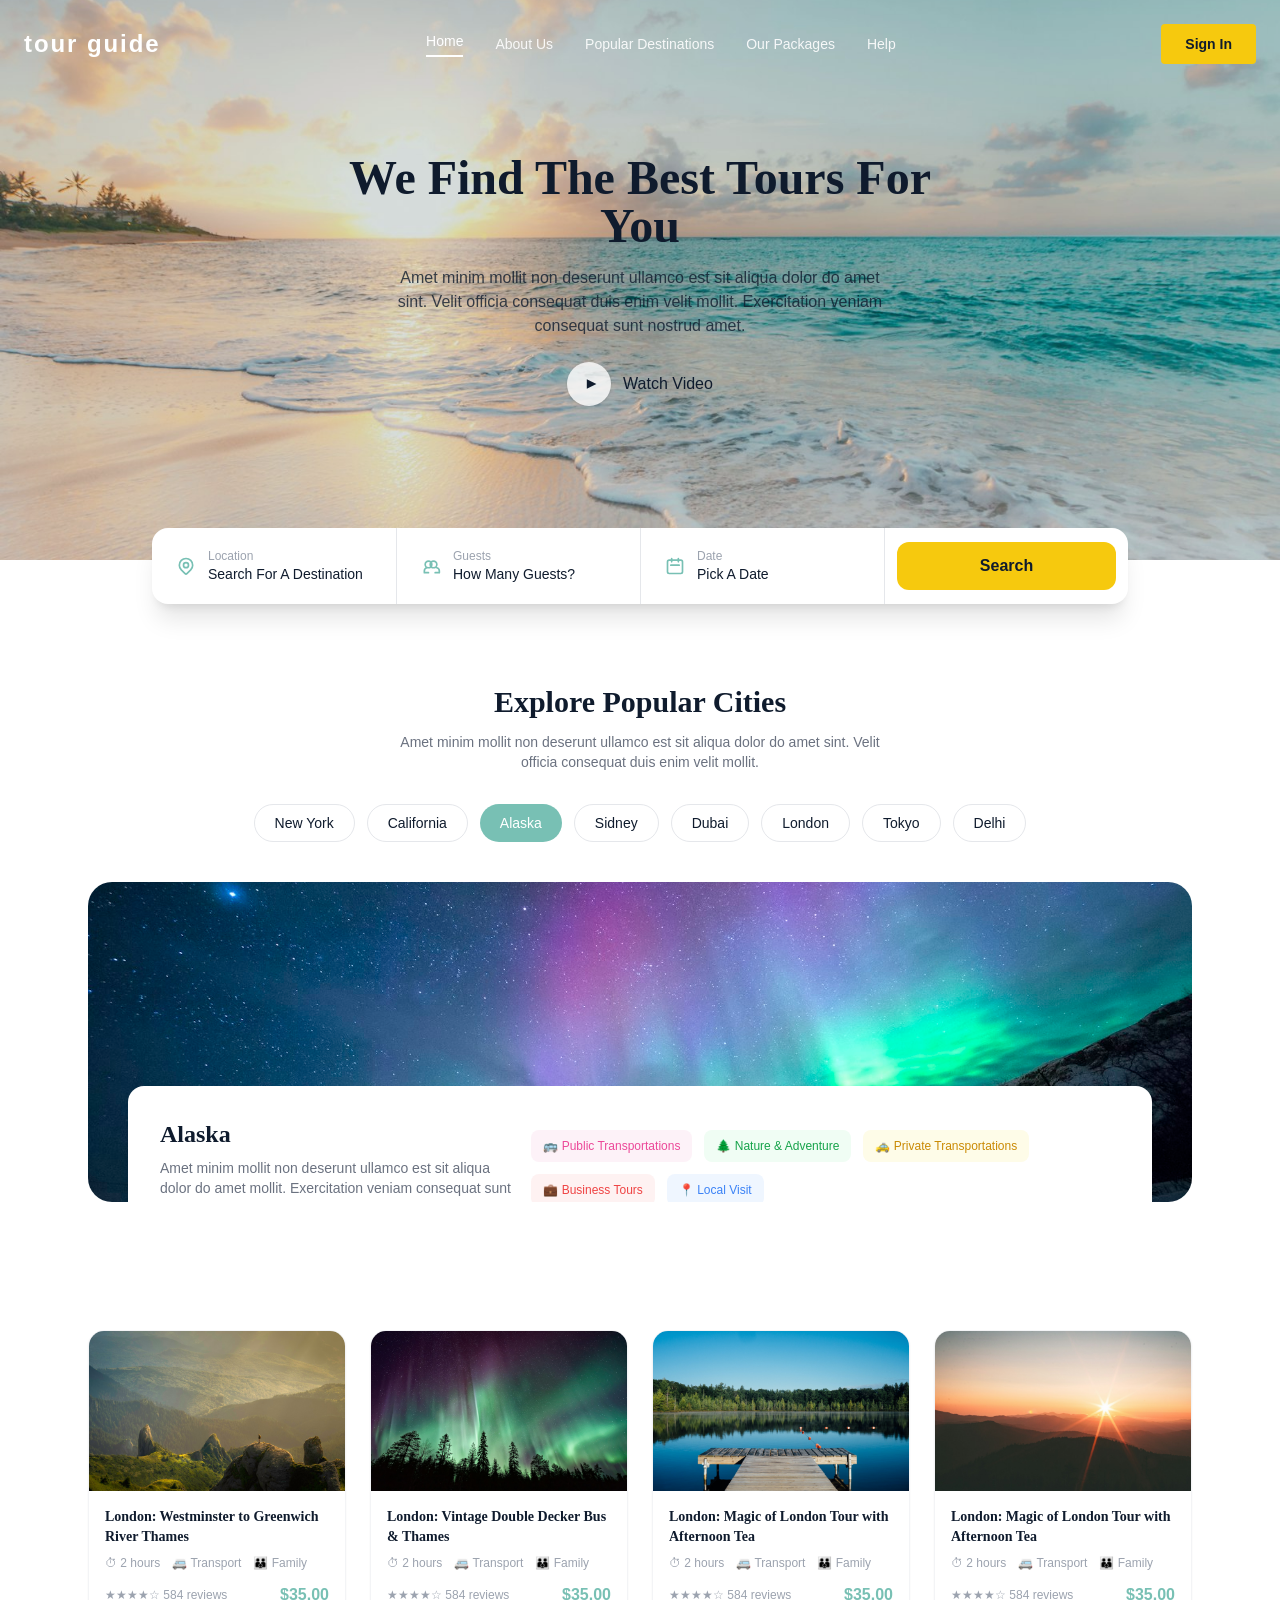
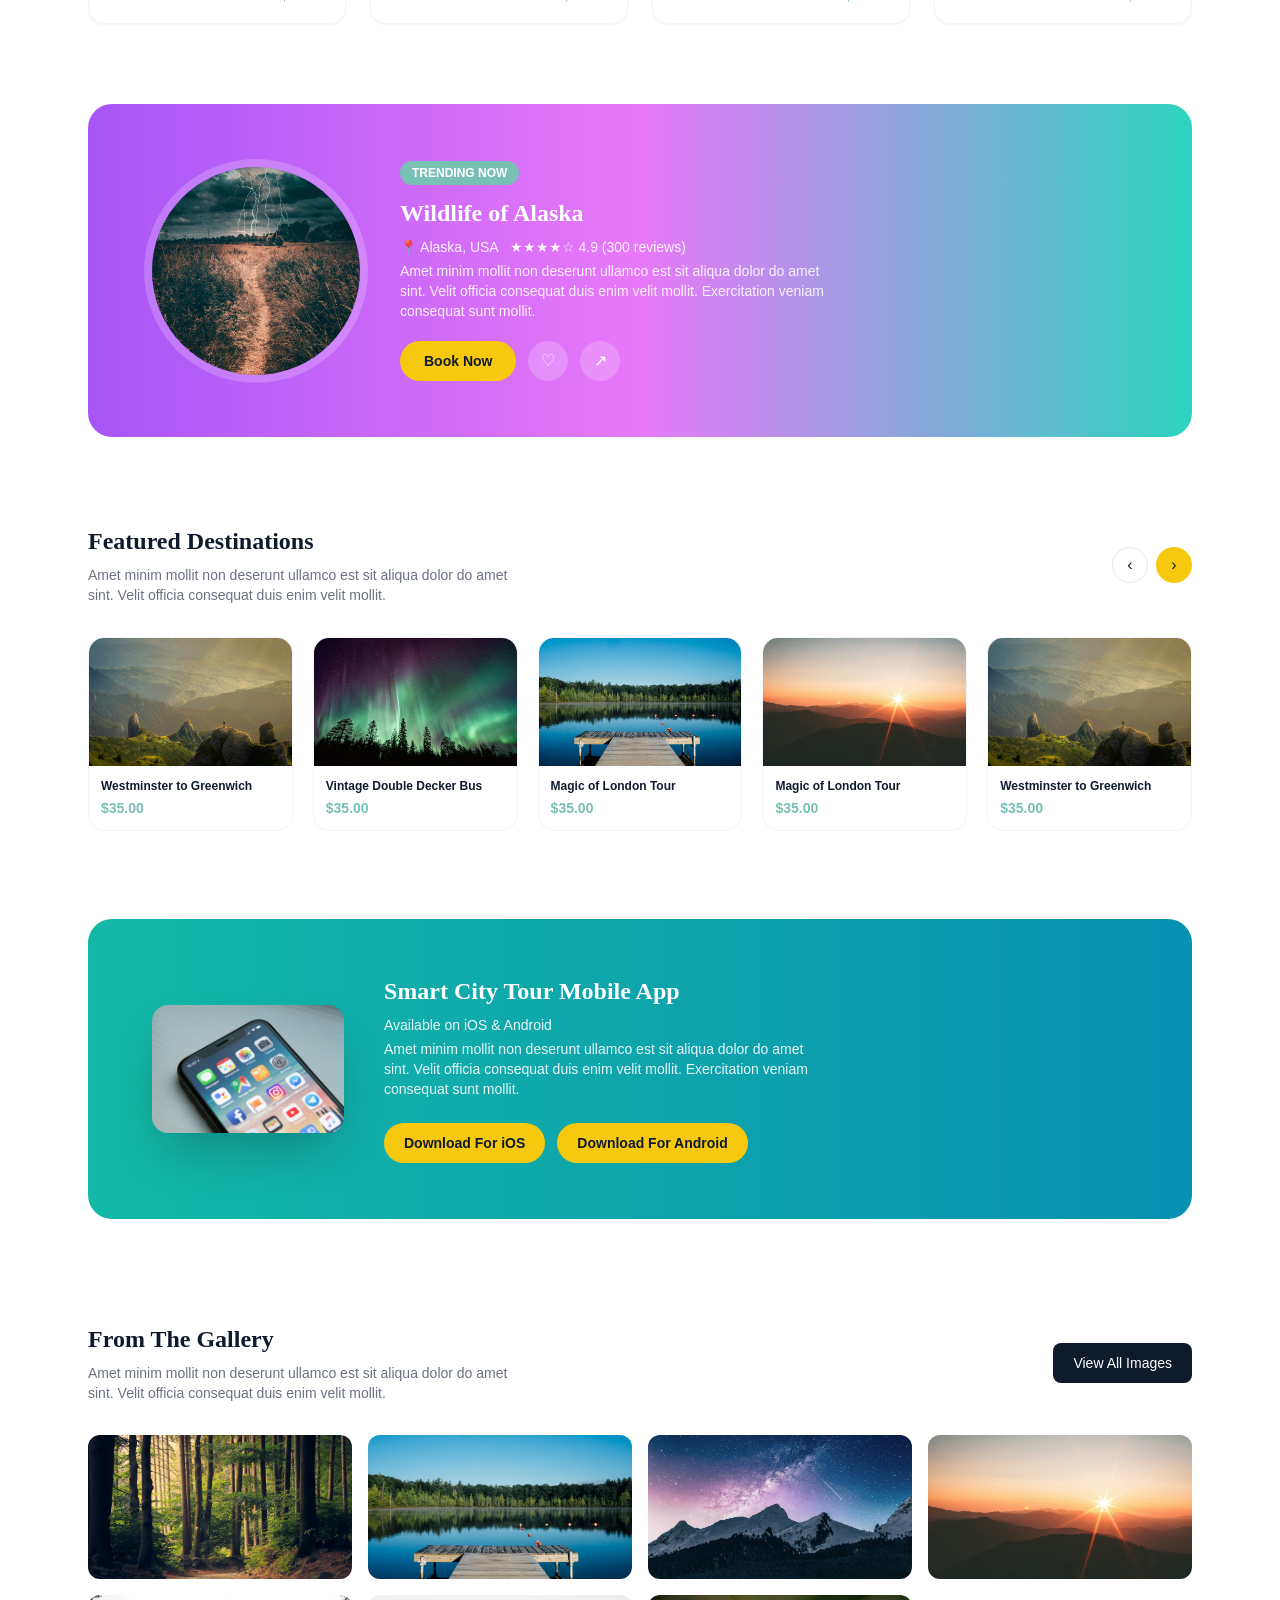
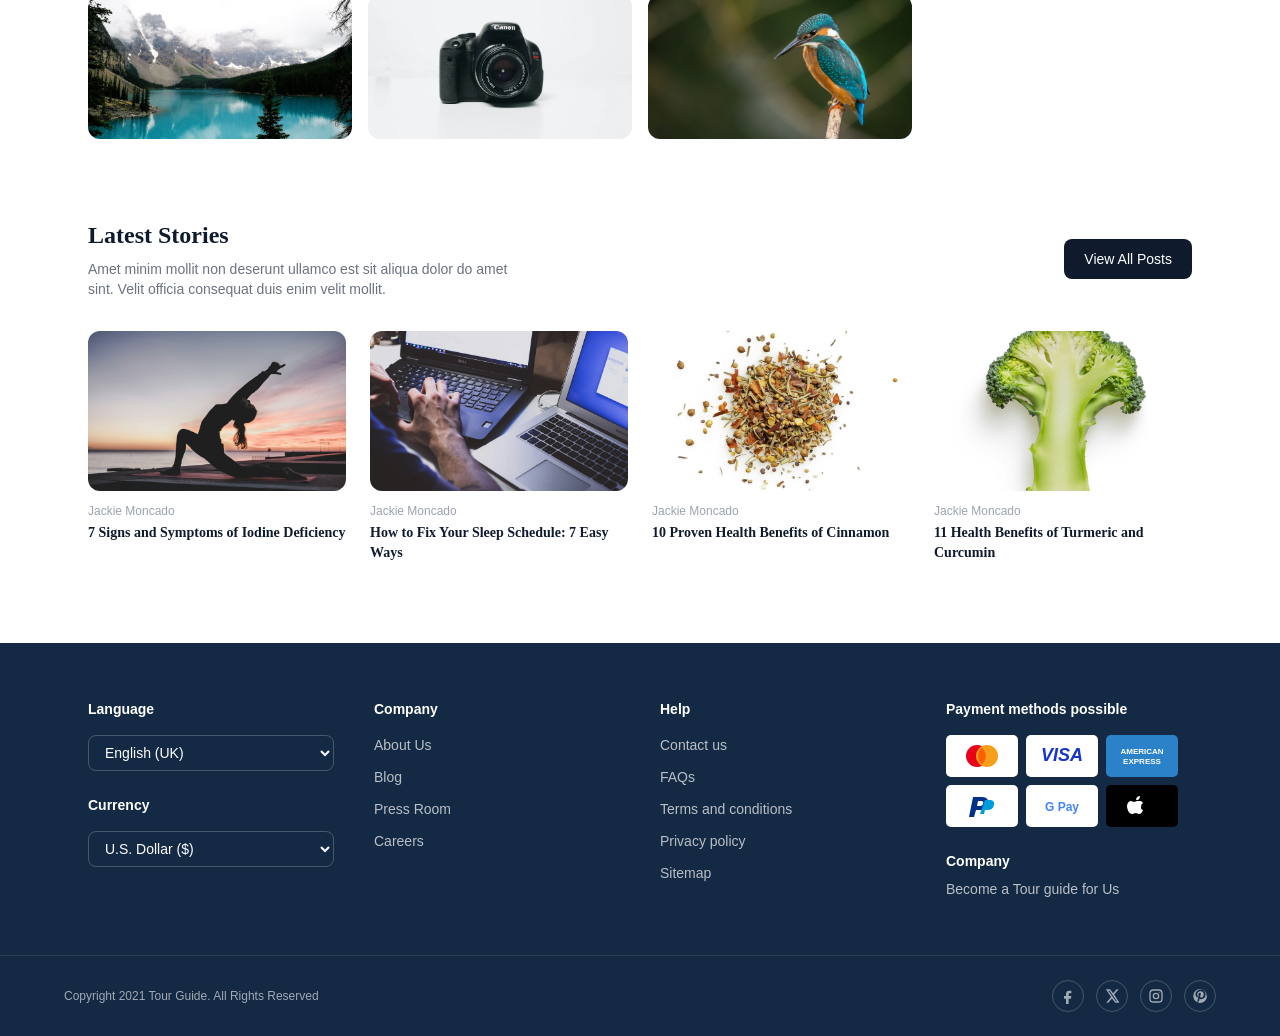
==== index.html @ 1f84468b "first commit" ====
<!DOCTYPE html>
<html lang="en">
<head>
<meta charset="UTF-8" />
<meta name="viewport" content="width=device-width, initial-scale=1.0" />
<title>Tour Guide — We Find The Best Tours For You</title>
<style>body{font-family:Arial,Helvetica,sans-serif;}</style>
  <link rel="stylesheet" href="assets/tailwind.css">
  <link rel="stylesheet" href="assets/reference-overrides.css">
</head>
<body class="bg-white text-navy">

<!-- HEADER -->
<header class="absolute top-0 left-0 right-0 z-20">
  <div class="max-w-7xl mx-auto flex items-center justify-between px-6 py-6">
    <a href="index.html" class="text-2xl font-semibold tracking-wide text-white">tour guide</a>
    <nav class="hidden md:flex items-center gap-8 text-sm font-medium text-white">
      <a href="index.html" class="border-b-2 border-white pb-1">Home</a>
      <a href="index.html" class="opacity-90 hover:opacity-100">About Us</a>
      <a href="city-listing.html" class="opacity-90 hover:opacity-100">Popular Destinations</a>
      <a href="city-listing.html" class="opacity-90 hover:opacity-100">Our Packages</a>
      <a href="mailto:help@tourguide.example" class="opacity-90 hover:opacity-100">Help</a>
    </nav>
    <a href="my-profile.html" class="bg-gold text-navy text-sm font-semibold px-6 py-2.5 rounded">Sign In</a>
  </div>
</header>

<!-- HERO -->
<section class="relative h-[560px] flex items-center justify-center text-center overflow-hidden">
  <img src="img/beach-hero.jpg?w=1600&q=80" class="absolute inset-0 w-full h-full object-cover" alt="Beach aerial view" />
  <div class="absolute inset-0 bg-teal-900/10"></div>
  <div class="relative z-10 max-w-2xl px-6">
    <h1 class="text-4xl md:text-5xl font-semibold text-navy mb-4">We Find The Best Tours For You</h1>
    <p class="text-navy/80 text-sm md:text-base mb-6 max-w-lg mx-auto">Amet minim mollit non deserunt ullamco est sit aliqua dolor do amet sint. Velit officia consequat duis enim velit mollit. Exercitation veniam consequat sunt nostrud amet.</p>
    <button type="button" class="mx-auto flex items-center gap-3 text-navy font-medium" aria-label="Watch video">
      <span class="w-11 h-11 rounded-full bg-white/80 flex items-center justify-center shadow">
        <svg class="w-4 h-4 ml-0.5" fill="currentColor" viewBox="0 0 20 20"><path d="M6 4l12 6-12 6V4z"/></svg>
      </span>
      Watch Video
    </button>
  </div>
</section>

<!-- SEARCH BAR -->
<div class="max-w-5xl mx-auto -mt-8 relative z-10 px-6">
  <div class="bg-white rounded-2xl shadow-xl grid grid-cols-1 md:grid-cols-4 divide-y md:divide-y-0 md:divide-x divide-gray-200">
    <div class="flex items-center gap-3 px-6 py-5">
      <svg class="w-5 h-5 text-teal" fill="none" stroke="currentColor" viewBox="0 0 24 24"><path stroke-linecap="round" stroke-linejoin="round" stroke-width="2" d="M17.657 16.657L13.414 20.9a2 2 0 01-2.828 0l-4.243-4.243a8 8 0 1111.314 0z"/><path stroke-linecap="round" stroke-linejoin="round" stroke-width="2" d="M15 11a3 3 0 11-6 0 3 3 0 016 0z"/></svg>
      <div>
        <p class="text-xs text-gray-400">Location</p>
        <p class="text-sm font-medium">Search For A Destination</p>
      </div>
    </div>
    <div class="flex items-center gap-3 px-6 py-5">
      <svg class="w-5 h-5 text-teal" fill="none" stroke="currentColor" viewBox="0 0 24 24"><path stroke-linecap="round" stroke-linejoin="round" stroke-width="2" d="M17 20h5v-2a4 4 0 00-3-3.87M9 20H4v-2a4 4 0 013-3.87m6-4a4 4 0 11-8 0 4 4 0 018 0zm6 0a4 4 0 11-8 0 4 4 0 018 0z"/></svg>
      <div>
        <p class="text-xs text-gray-400">Guests</p>
        <p class="text-sm font-medium">How Many Guests?</p>
      </div>
    </div>
    <div class="flex items-center gap-3 px-6 py-5">
      <svg class="w-5 h-5 text-teal" fill="none" stroke="currentColor" viewBox="0 0 24 24"><path stroke-linecap="round" stroke-linejoin="round" stroke-width="2" d="M8 7V3m8 4V3m-9 8h10M5 21h14a2 2 0 002-2V7a2 2 0 00-2-2H5a2 2 0 00-2 2v12a2 2 0 002 2z"/></svg>
      <div>
        <p class="text-xs text-gray-400">Date</p>
        <p class="text-sm font-medium">Pick A Date</p>
      </div>
    </div>
    <div class="flex items-center p-3">
      <button class="w-full bg-gold text-navy font-semibold rounded-xl py-3">Search</button>
    </div>
  </div>
</div>

<!-- EXPLORE POPULAR CITIES -->
<section class="max-w-6xl mx-auto px-6 pt-20 pb-6 text-center">
  <h2 class="text-3xl font-semibold mb-3">Explore Popular Cities</h2>
  <p class="text-gray-500 max-w-lg mx-auto text-sm mb-8">Amet minim mollit non deserunt ullamco est sit aliqua dolor do amet sint. Velit officia consequat duis enim velit mollit.</p>
  <div class="flex flex-wrap justify-center gap-3 mb-10">
    <button class="px-5 py-2 rounded-full border border-gray-200 text-sm hover:border-teal">New York</button>
    <button class="px-5 py-2 rounded-full border border-gray-200 text-sm hover:border-teal">California</button>
    <button class="px-5 py-2 rounded-full bg-teal text-white text-sm">Alaska</button>
    <button type="button" class="px-5 py-2 rounded-full border border-gray-200 text-sm hover:border-teal">Sidney</button>
    <button class="px-5 py-2 rounded-full border border-gray-200 text-sm hover:border-teal">Dubai</button>
    <button class="px-5 py-2 rounded-full border border-gray-200 text-sm hover:border-teal">London</button>
    <button class="px-5 py-2 rounded-full border border-gray-200 text-sm hover:border-teal">Tokyo</button>
    <button class="px-5 py-2 rounded-full border border-gray-200 text-sm hover:border-teal">Delhi</button>
  </div>

  <!-- Alaska feature -->
  <div class="relative rounded-3xl overflow-hidden text-left mb-10">
    <img src="img/alaska-mountains.jpg?w=1600&q=80" class="w-full h-80 object-cover" alt="Alaska mountains" />
    <div class="absolute left-6 right-6 -bottom-10 md:left-10 md:right-10 md:-bottom-12 bg-white rounded-2xl shadow-xl p-6 md:p-8 flex flex-col md:flex-row md:items-center md:justify-between gap-4">
      <div>
        <h3 class="text-2xl font-semibold mb-2">Alaska</h3>
        <p class="text-gray-500 text-sm max-w-md">Amet minim mollit non deserunt ullamco est sit aliqua dolor do amet mollit. Exercitation veniam consequat sunt mollit.</p>
      </div>
      <div class="flex flex-wrap gap-3 text-xs font-medium">
        <span class="flex items-center gap-1.5 px-3 py-2 rounded-lg bg-pink-50 text-pink-500">🚌 Public Transportations</span>
        <span class="flex items-center gap-1.5 px-3 py-2 rounded-lg bg-green-50 text-green-600">🌲 Nature &amp; Adventure</span>
        <span class="flex items-center gap-1.5 px-3 py-2 rounded-lg bg-yellow-50 text-yellow-600">🚕 Private Transportations</span>
        <span class="flex items-center gap-1.5 px-3 py-2 rounded-lg bg-red-50 text-red-500">💼 Business Tours</span>
        <span class="flex items-center gap-1.5 px-3 py-2 rounded-lg bg-blue-50 text-blue-500">📍 Local Visit</span>
      </div>
    </div>
  </div>
</section>

<!-- TOUR CARDS -->
<section class="max-w-6xl mx-auto px-6 pt-16 pb-4">
  <div class="grid grid-cols-1 sm:grid-cols-2 lg:grid-cols-4 gap-6">
    <!-- card template x4 -->
    <a href="city-tour.html" class="block rounded-2xl overflow-hidden border border-gray-100 shadow-sm hover:shadow-md transition-shadow">
      <img src="img/mountain-landscape.jpg?w=600&q=80" class="w-full h-40 object-cover" alt="Westminster to Greenwich" />
      <div class="p-4">
        <h4 class="font-semibold text-sm mb-2">London: Westminster to Greenwich River Thames</h4>
        <div class="flex items-center gap-3 text-xs text-gray-400 mb-3">
          <span>⏱ 2 hours</span><span>🚐 Transport</span><span>👪 Family</span>
        </div>
        <div class="flex items-center justify-between">
          <span class="text-xs text-gray-400">★★★★☆ 584 reviews</span>
          <span class="text-teal font-semibold">$35.00</span>
        </div>
      </div>
    </a>
    <a href="city-tour.html" class="block rounded-2xl overflow-hidden border border-gray-100 shadow-sm hover:shadow-md transition-shadow">
      <img src="img/aurora.jpg?w=600&q=80" class="w-full h-40 object-cover" alt="Vintage Double Decker Bus" />
      <div class="p-4">
        <h4 class="font-semibold text-sm mb-2">London: Vintage Double Decker Bus &amp; Thames</h4>
        <div class="flex items-center gap-3 text-xs text-gray-400 mb-3">
          <span>⏱ 2 hours</span><span>🚐 Transport</span><span>👪 Family</span>
        </div>
        <div class="flex items-center justify-between">
          <span class="text-xs text-gray-400">★★★★☆ 584 reviews</span>
          <span class="text-teal font-semibold">$35.00</span>
        </div>
      </div>
    </a>
    <a href="city-tour.html" class="block rounded-2xl overflow-hidden border border-gray-100 shadow-sm hover:shadow-md transition-shadow">
      <img src="img/lake.jpg?w=600&q=80" class="w-full h-40 object-cover" alt="Magic of London Tour" />
      <div class="p-4">
        <h4 class="font-semibold text-sm mb-2">London: Magic of London Tour with Afternoon Tea</h4>
        <div class="flex items-center gap-3 text-xs text-gray-400 mb-3">
          <span>⏱ 2 hours</span><span>🚐 Transport</span><span>👪 Family</span>
        </div>
        <div class="flex items-center justify-between">
          <span class="text-xs text-gray-400">★★★★☆ 584 reviews</span>
          <span class="text-teal font-semibold">$35.00</span>
        </div>
      </div>
    </a>
    <a href="city-tour.html" class="block rounded-2xl overflow-hidden border border-gray-100 shadow-sm hover:shadow-md transition-shadow">
      <img src="img/forest-fields.jpg?w=600&q=80" class="w-full h-40 object-cover" alt="Magic of London Tour" />
      <div class="p-4">
        <h4 class="font-semibold text-sm mb-2">London: Magic of London Tour with Afternoon Tea</h4>
        <div class="flex items-center gap-3 text-xs text-gray-400 mb-3">
          <span>⏱ 2 hours</span><span>🚐 Transport</span><span>👪 Family</span>
        </div>
        <div class="flex items-center justify-between">
          <span class="text-xs text-gray-400">★★★★☆ 584 reviews</span>
          <span class="text-teal font-semibold">$35.00</span>
        </div>
      </div>
    </a>
  </div>
</section>

<!-- TRENDING BANNER -->
<section class="relative mt-16 mb-16">
  <div class="max-w-6xl mx-auto px-6">
    <div class="relative rounded-3xl overflow-hidden bg-gradient-to-r from-purple-500 via-fuchsia-400 to-teal-400 py-14 px-8 md:px-16 flex flex-col md:flex-row items-center gap-10">
      <img src="img/alaska-wildlife.jpg?w=500&q=80" class="w-52 h-52 rounded-full object-cover ring-8 ring-white/20" alt="Wildlife of Alaska" />
      <div class="text-white text-center md:text-left">
        <span class="inline-block bg-teal text-xs font-semibold px-3 py-1 rounded-full mb-3">TRENDING NOW</span>
        <h3 class="text-2xl font-semibold mb-2">Wildlife of Alaska</h3>
        <p class="text-sm opacity-90 mb-1">📍 Alaska, USA &nbsp; ★★★★☆ 4.9 (300 reviews)</p>
        <p class="text-sm opacity-90 max-w-md mb-5">Amet minim mollit non deserunt ullamco est sit aliqua dolor do amet sint. Velit officia consequat duis enim velit mollit. Exercitation veniam consequat sunt mollit.</p>
        <div class="flex items-center justify-center md:justify-start gap-3">
          <button class="bg-gold text-navy font-semibold text-sm px-6 py-2.5 rounded-full">Book Now</button>
          <button class="w-10 h-10 rounded-full bg-white/20 flex items-center justify-center">♡</button>
          <button class="w-10 h-10 rounded-full bg-white/20 flex items-center justify-center">↗</button>
        </div>
      </div>
    </div>
  </div>
</section>

<!-- FEATURED DESTINATIONS -->
<section class="max-w-6xl mx-auto px-6 py-6">
  <div class="flex items-center justify-between mb-8">
    <div>
      <h2 class="text-2xl font-semibold mb-2">Featured Destinations</h2>
      <p class="text-gray-500 text-sm max-w-md">Amet minim mollit non deserunt ullamco est sit aliqua dolor do amet sint. Velit officia consequat duis enim velit mollit.</p>
    </div>
    <div class="hidden md:flex items-center gap-2">
      <button class="w-9 h-9 rounded-full border border-gray-200 flex items-center justify-center">‹</button>
      <button class="w-9 h-9 rounded-full bg-gold flex items-center justify-center">›</button>
    </div>
  </div>
  <div class="grid grid-cols-2 md:grid-cols-5 gap-5 overflow-x-auto">
    <a href="city-tour.html" class="rounded-2xl overflow-hidden border border-gray-100">
      <img src="img/mountain-landscape.jpg?w=400&q=80" class="w-full h-32 object-cover" alt="destination" />
      <div class="p-3">
        <p class="text-xs font-semibold mb-1">Westminster to Greenwich</p>
        <p class="text-teal text-sm font-semibold">$35.00</p>
      </div>
    </a>
    <a href="city-tour.html" class="rounded-2xl overflow-hidden border border-gray-100">
      <img src="img/aurora.jpg?w=400&q=80" class="w-full h-32 object-cover" alt="destination" />
      <div class="p-3">
        <p class="text-xs font-semibold mb-1">Vintage Double Decker Bus</p>
        <p class="text-teal text-sm font-semibold">$35.00</p>
      </div>
    </a>
    <a href="city-tour.html" class="rounded-2xl overflow-hidden border border-gray-100">
      <img src="img/lake.jpg?w=400&q=80" class="w-full h-32 object-cover" alt="destination" />
      <div class="p-3">
        <p class="text-xs font-semibold mb-1">Magic of London Tour</p>
        <p class="text-teal text-sm font-semibold">$35.00</p>
      </div>
    </a>
    <a href="city-tour.html" class="rounded-2xl overflow-hidden border border-gray-100">
      <img src="img/forest-fields.jpg?w=400&q=80" class="w-full h-32 object-cover" alt="destination" />
      <div class="p-3">
        <p class="text-xs font-semibold mb-1">Magic of London Tour</p>
        <p class="text-teal text-sm font-semibold">$35.00</p>
      </div>
    </a>
    <a href="city-tour.html" class="rounded-2xl overflow-hidden border border-gray-100 hidden md:block">
      <img src="img/mountain-landscape.jpg?w=400&q=80" class="w-full h-32 object-cover" alt="destination" />
      <div class="p-3">
        <p class="text-xs font-semibold mb-1">Westminster to Greenwich</p>
        <p class="text-teal text-sm font-semibold">$35.00</p>
      </div>
    </a>
  </div>
</section>

<!-- MOBILE APP -->
<section class="my-16">
  <div class="max-w-6xl mx-auto px-6">
    <div class="relative rounded-3xl overflow-hidden bg-gradient-to-r from-teal-500 to-cyan-600 py-14 px-8 md:px-16 flex flex-col md:flex-row items-center gap-10">
      <img src="img/mobile-app.jpg?w=400&q=80" class="w-48 rounded-2xl shadow-2xl hidden sm:block" alt="app preview" />
      <div class="text-white text-center md:text-left">
        <h3 class="text-2xl font-semibold mb-2">Smart City Tour Mobile App</h3>
        <p class="text-sm opacity-90 mb-1">Available on iOS &amp; Android</p>
        <p class="text-sm opacity-90 max-w-md mb-6">Amet minim mollit non deserunt ullamco est sit aliqua dolor do amet sint. Velit officia consequat duis enim velit mollit. Exercitation veniam consequat sunt mollit.</p>
        <div class="flex items-center justify-center md:justify-start gap-3">
          <button class="bg-gold text-navy font-semibold text-sm px-5 py-2.5 rounded-full">Download For iOS</button>
          <button class="bg-gold text-navy font-semibold text-sm px-5 py-2.5 rounded-full">Download For Android</button>
        </div>
      </div>
    </div>
  </div>
</section>

<!-- GALLERY -->
<section class="max-w-6xl mx-auto px-6 py-10">
  <div class="flex items-center justify-between mb-8">
    <div>
      <h2 class="text-2xl font-semibold mb-2">From The Gallery</h2>
      <p class="text-gray-500 text-sm max-w-md">Amet minim mollit non deserunt ullamco est sit aliqua dolor do amet sint. Velit officia consequat duis enim velit mollit.</p>
    </div>
    <button class="bg-navy text-white text-sm px-5 py-2.5 rounded-lg">View All Images</button>
  </div>
  <div class="grid grid-cols-2 md:grid-cols-4 gap-4">
    <img src="img/rainforest.jpg?w=400&q=80" class="w-full h-36 object-cover rounded-xl" alt="gallery" />
    <img src="img/lake.jpg?w=400&q=80" class="w-full h-36 object-cover rounded-xl" alt="gallery" />
    <img src="img/snowy-mountain.jpg?w=400&q=80" class="w-full h-36 object-cover rounded-xl" alt="gallery" />
    <img src="img/forest-fields.jpg?w=400&q=80" class="w-full h-36 object-cover rounded-xl" alt="gallery" />
    <img src="img/travel-landscape.jpg?w=400&q=80" class="w-full h-36 object-cover rounded-xl" alt="gallery" />
    <img src="img/mountain-lake.jpg?w=400&q=80" class="w-full h-36 object-cover rounded-xl" alt="gallery" />
    <img src="img/wildlife-bird.jpg?w=400&q=80" class="w-full h-36 object-cover rounded-xl" alt="gallery" />
  </div>
</section>

<!-- LATEST STORIES -->
<section class="max-w-6xl mx-auto px-6 py-10">
  <div class="flex items-center justify-between mb-8">
    <div>
      <h2 class="text-2xl font-semibold mb-2">Latest Stories</h2>
      <p class="text-gray-500 text-sm max-w-md">Amet minim mollit non deserunt ullamco est sit aliqua dolor do amet sint. Velit officia consequat duis enim velit mollit.</p>
    </div>
    <button class="bg-navy text-white text-sm px-5 py-2.5 rounded-lg">View All Posts</button>
  </div>
  <div class="grid grid-cols-1 sm:grid-cols-2 lg:grid-cols-4 gap-6">
    <article>
      <img src="img/wellness-story.jpg?w=400&q=80" class="w-full h-40 object-cover rounded-xl mb-3" alt="story" />
      <p class="text-xs text-gray-400 mb-1">Jackie Moncado</p>
      <h4 class="font-semibold text-sm">7 Signs and Symptoms of Iodine Deficiency</h4>
    </article>
    <article>
      <img src="img/sleep-story.jpg?w=400&q=80" class="w-full h-40 object-cover rounded-xl mb-3" alt="story" />
      <p class="text-xs text-gray-400 mb-1">Jackie Moncado</p>
      <h4 class="font-semibold text-sm">How to Fix Your Sleep Schedule: 7 Easy Ways</h4>
    </article>
    <article>
      <img src="img/cinnamon-story.jpg?w=400&q=80" class="w-full h-40 object-cover rounded-xl mb-3" alt="story" />
      <p class="text-xs text-gray-400 mb-1">Jackie Moncado</p>
      <h4 class="font-semibold text-sm">10 Proven Health Benefits of Cinnamon</h4>
    </article>
    <article>
      <img src="img/turmeric-story.jpg?w=400&q=80" class="w-full h-40 object-cover rounded-xl mb-3" alt="story" />
      <p class="text-xs text-gray-400 mb-1">Jackie Moncado</p>
      <h4 class="font-semibold text-sm">11 Health Benefits of Turmeric and Curcumin</h4>
    </article>
  </div>
</section>

<!-- FOOTER -->
<footer class="bg-navy text-white mt-10">
  <div class="max-w-6xl mx-auto px-6 py-14 grid grid-cols-2 md:grid-cols-4 gap-10 text-sm">
    <div>
      <p class="font-semibold mb-4">Language</p>
      <select class="w-full bg-white/10 rounded-lg px-3 py-2 mb-6 text-white">
        <option>English (UK)</option>
      </select>
      <p class="font-semibold mb-4">Currency</p>
      <select class="w-full bg-white/10 rounded-lg px-3 py-2 text-white">
        <option>U.S. Dollar ($)</option>
      </select>
    </div>
    <div>
      <p class="font-semibold mb-4">Company</p>
      <ul class="space-y-3 text-white/70">
        <li><a href="index.html">About Us</a></li>
        <li><a href="index.html#latest-stories">Blog</a></li>
        <li><a href="index.html">Press Room</a></li>
        <li><a href="mailto:careers@tourguide.example">Careers</a></li>
      </ul>
    </div>
    <div>
      <p class="font-semibold mb-4">Help</p>
      <ul class="space-y-3 text-white/70">
        <li><a href="mailto:help@tourguide.example">Contact us</a></li>
        <li><a href="mailto:help@tourguide.example">FAQs</a></li>
        <li><a href="index.html">Terms and conditions</a></li>
        <li><a href="index.html">Privacy policy</a></li>
        <li><a href="index.html">Sitemap</a></li>
      </ul>
    </div>
    <div>
      <p class="font-semibold mb-4">Payment methods possible</p>
      <div class="flex flex-wrap gap-2 mb-6" aria-label="Accepted payment methods">
        <img src="img/mastercard.svg" class="w-12 h-7 object-contain" alt="Mastercard" />
        <img src="img/visa.svg" class="w-12 h-7 object-contain" alt="Visa" />
        <img src="img/american-express.svg" class="w-12 h-7 object-contain" alt="American Express" />
        <img src="img/paypal.svg" class="w-12 h-7 object-contain" alt="PayPal" />
        <img src="img/google-pay.svg" class="w-12 h-7 object-contain" alt="Google Pay" />
        <img src="img/apple-pay.svg" class="w-12 h-7 object-contain" alt="Apple Pay" />
      </div>
      <p class="font-semibold mb-2">Company</p>
      <a href="mailto:guides@tourguide.example" class="text-white/70">Become a Tour guide for Us</a>
    </div>
  </div>
  <div class="border-t border-white/10 py-6 px-6">
    <div class="max-w-6xl mx-auto flex flex-col sm:flex-row items-center justify-between gap-4 text-xs text-white/60">
      <p>Copyright 2021 Tour Guide. All Rights Reserved</p>
      <div class="flex items-center gap-3">
        <a href="https://www.facebook.com" target="_blank" rel="noopener noreferrer" aria-label="Facebook" class="w-8 h-8 rounded-full bg-white/10 flex items-center justify-center hover:bg-white/20">
          <svg class="w-4 h-4" fill="currentColor" viewBox="0 0 24 24" aria-hidden="true"><path d="M14 8h3V4h-3c-3.3 0-5 1.7-5 5v3H6v4h3v8h4v-8h3.3l.7-4H13V9c0-.7.3-1 1-1Z"/></svg>
        </a>
        <a href="https://x.com" target="_blank" rel="noopener noreferrer" aria-label="X" class="w-8 h-8 rounded-full bg-white/10 flex items-center justify-center hover:bg-white/20">
          <svg class="w-4 h-4" fill="currentColor" viewBox="0 0 24 24" aria-hidden="true"><path d="M18.9 2H22l-6.8 7.8L23.2 22h-6.3l-4.9-6.4L6.4 22H3.3l7.3-8.4L2.8 2h6.4l4.4 5.8L18.9 2Zm-1.1 17.8h1.7L8.3 4.1H6.5L17.8 19.8Z"/></svg>
        </a>
        <a href="https://www.instagram.com" target="_blank" rel="noopener noreferrer" aria-label="Instagram" class="w-8 h-8 rounded-full bg-white/10 flex items-center justify-center hover:bg-white/20">
          <svg class="w-4 h-4" fill="none" stroke="currentColor" stroke-width="2" viewBox="0 0 24 24" aria-hidden="true"><rect x="3" y="3" width="18" height="18" rx="5"/><circle cx="12" cy="12" r="4"/><circle cx="17.5" cy="6.5" r=".75" fill="currentColor" stroke="none"/></svg>
        </a>
        <a href="https://www.pinterest.com" target="_blank" rel="noopener noreferrer" aria-label="Pinterest" class="w-8 h-8 rounded-full bg-white/10 flex items-center justify-center hover:bg-white/20">
          <svg class="w-4 h-4" fill="currentColor" viewBox="0 0 24 24" aria-hidden="true"><path d="M12 2a10 10 0 0 0-3.6 19.3c-.1-1.6 0-3.5.4-5.1l1.1-4.6s-.3-.7-.3-1.7c0-1.6.9-2.8 2.1-2.8 1 0 1.5.7 1.5 1.6 0 1-.6 2.4-.9 3.7-.3 1.1.6 2 1.7 2 2 0 3.6-2.1 3.6-5.1 0-2.7-1.9-4.5-4.7-4.5-3.2 0-5.1 2.4-5.1 4.9 0 1 .4 2.1.9 2.7.1.1.1.2.1.4l-.3 1.2c-.1.4-.4.5-.8.3-1.5-.7-2.4-2.8-2.4-4.5 0-3.7 2.7-7.1 7.8-7.1 4.1 0 7.3 2.9 7.3 6.8 0 4.1-2.6 7.4-6.2 7.4-1.2 0-2.3-.6-2.7-1.3l-.7 2.8c-.3 1.2-1.1 2.8-1.6 3.7.9.3 1.9.5 2.9.5A10 10 0 0 0 12 2Z"/></svg>
        </a>
      </div>
    </div>
  </div>
</footer>

</body>
</html>
---- assets/reference-overrides.css ----
/* Reference-matched refinements for the static offline pages. */
:root {
  --reference-teal: #78c0b4;
  --reference-navy: #142943;
  --reference-sand: #f7f8fb;
}

body {
  color: var(--reference-navy);
  font-family: "Trebuchet MS", Arial, Helvetica, sans-serif;
}

h1,
h2,
h3,
h4 {
  font-family: Georgia, "Times New Roman", serif;
}

header .text-2xl {
  font-family: "Trebuchet MS", Arial, Helvetica, sans-serif;
  font-weight: 700;
  letter-spacing: 0.08em;
  text-transform: lowercase;
}

.bg-sand {
  background-color: var(--reference-sand) !important;
}

.bg-teal {
  background-color: var(--reference-teal);
}

.text-teal {
  color: var(--reference-teal);
}

input,
select {
  color: #435267;
}

input.bg-gray-50,
select.bg-white {
  background-color: #f4f4f5;
}

@media (min-width: 768px) {
  section.max-w-5xl {
    max-width: 1070px;
  }

  section.max-w-5xl > div.grid {
    grid-template-columns: 300px minmax(0, 1fr);
  }

  section.max-w-5xl > div.grid > div:first-child {
    padding: 40px 0 0;
  }

  section.max-w-5xl > div.grid > div:last-child {
    padding: 40px;
  }
}

footer {
  background-color: var(--reference-navy) !important;
}

footer .bg-white\/10 {
  background-color: transparent;
  border: 1px solid rgba(255, 255, 255, 0.22);
}

footer a:hover {
  color: #fff;
}
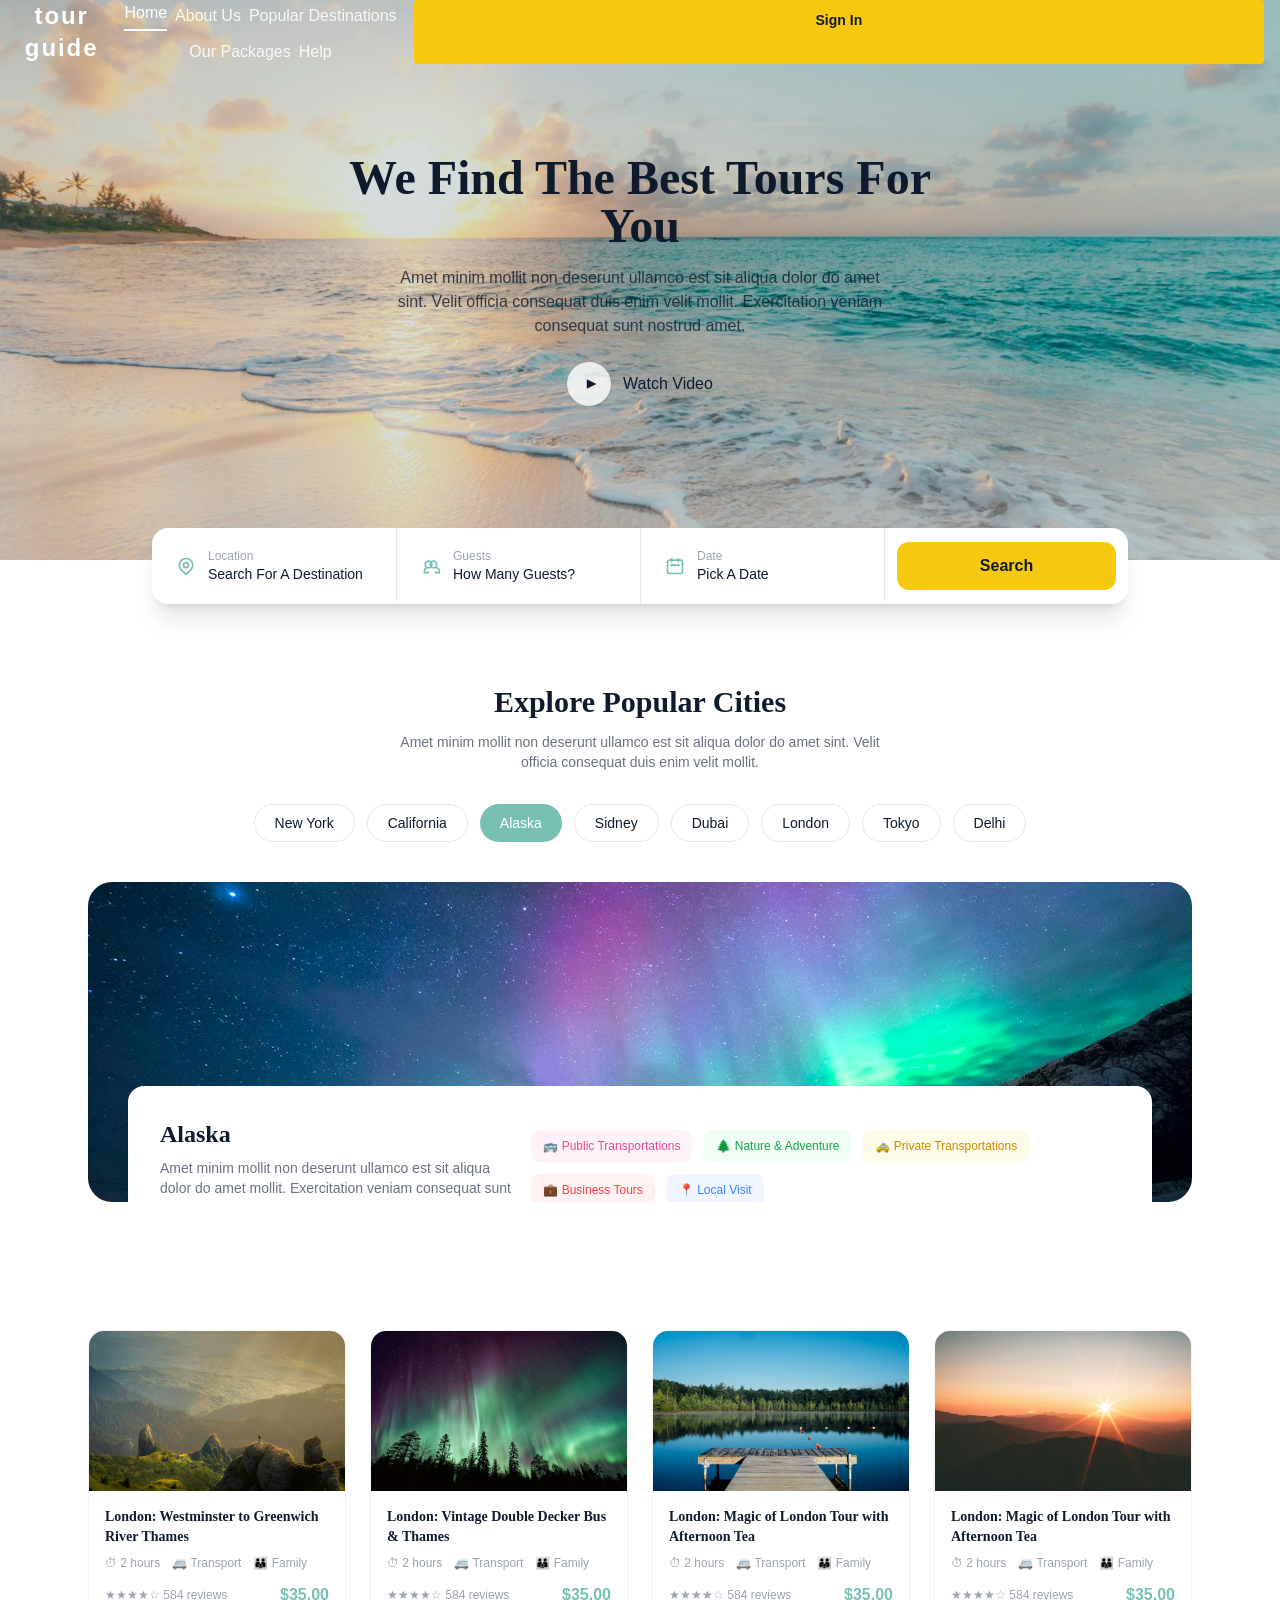
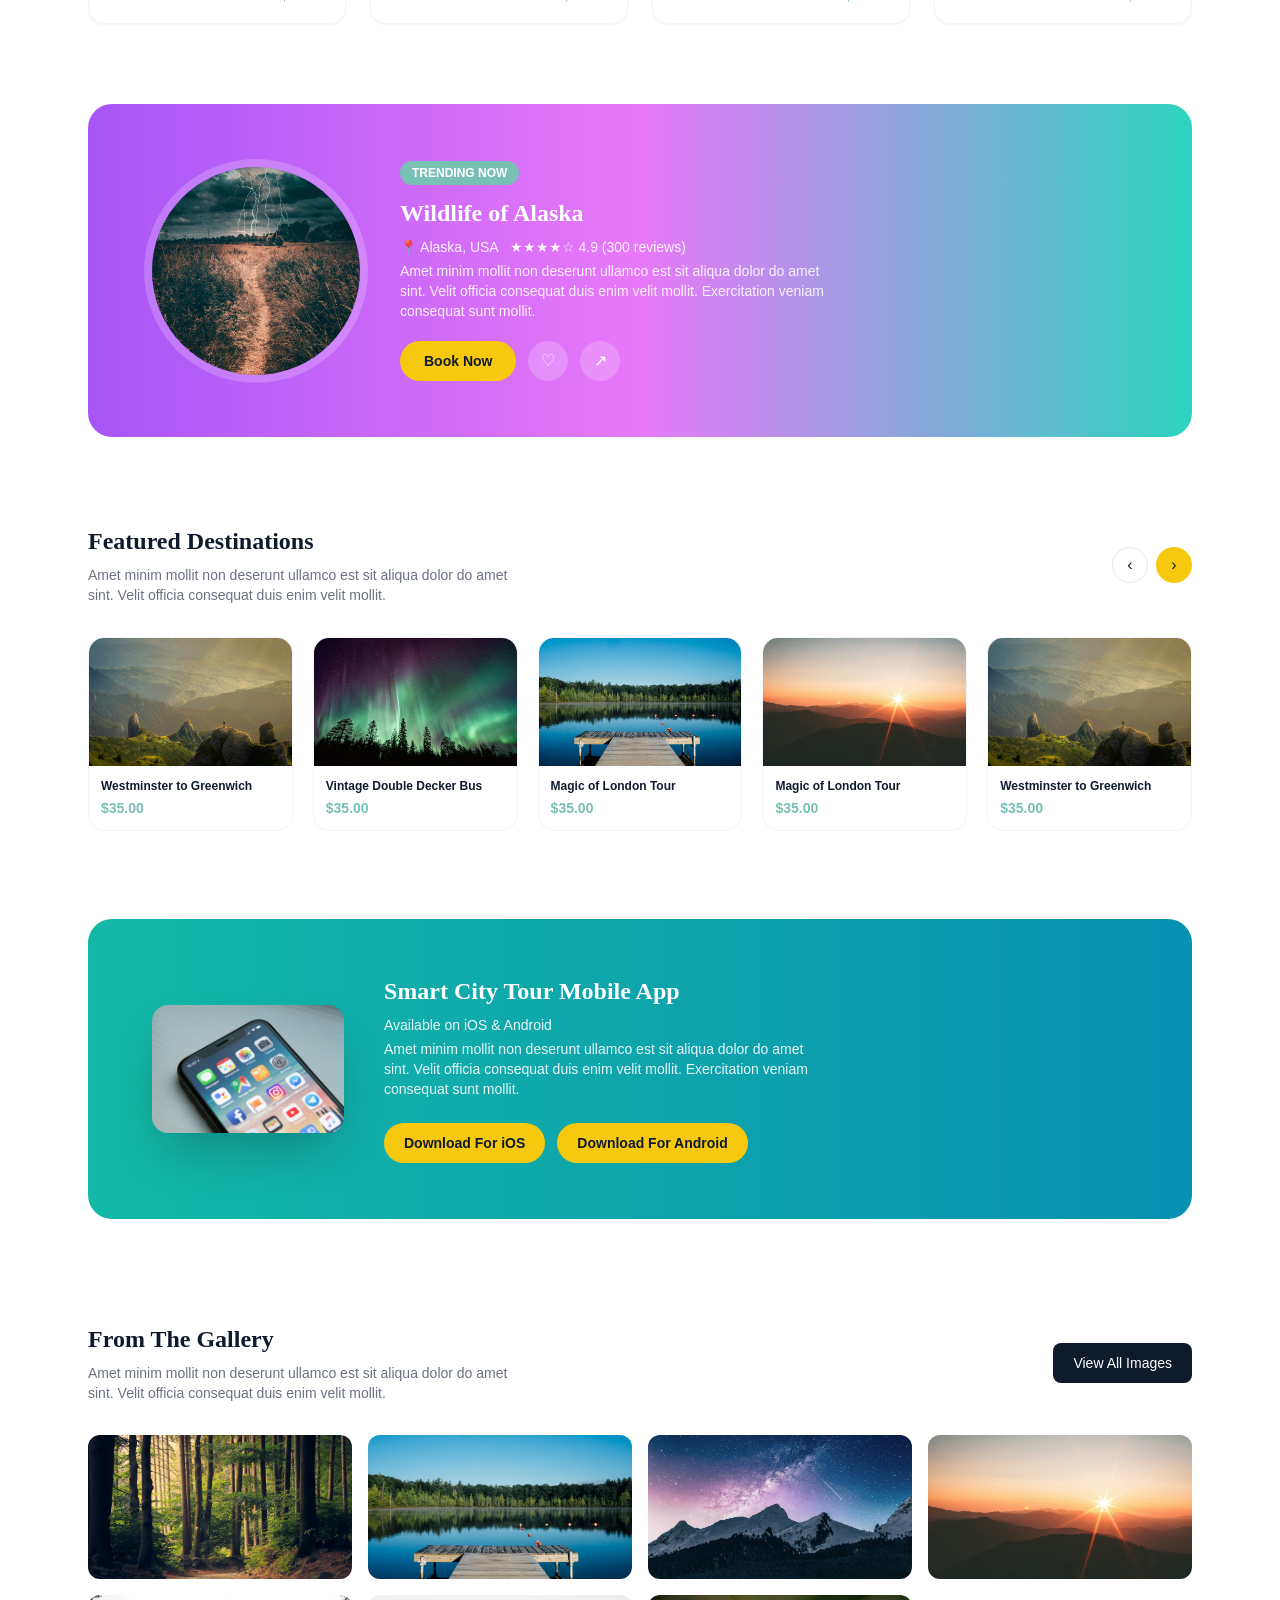
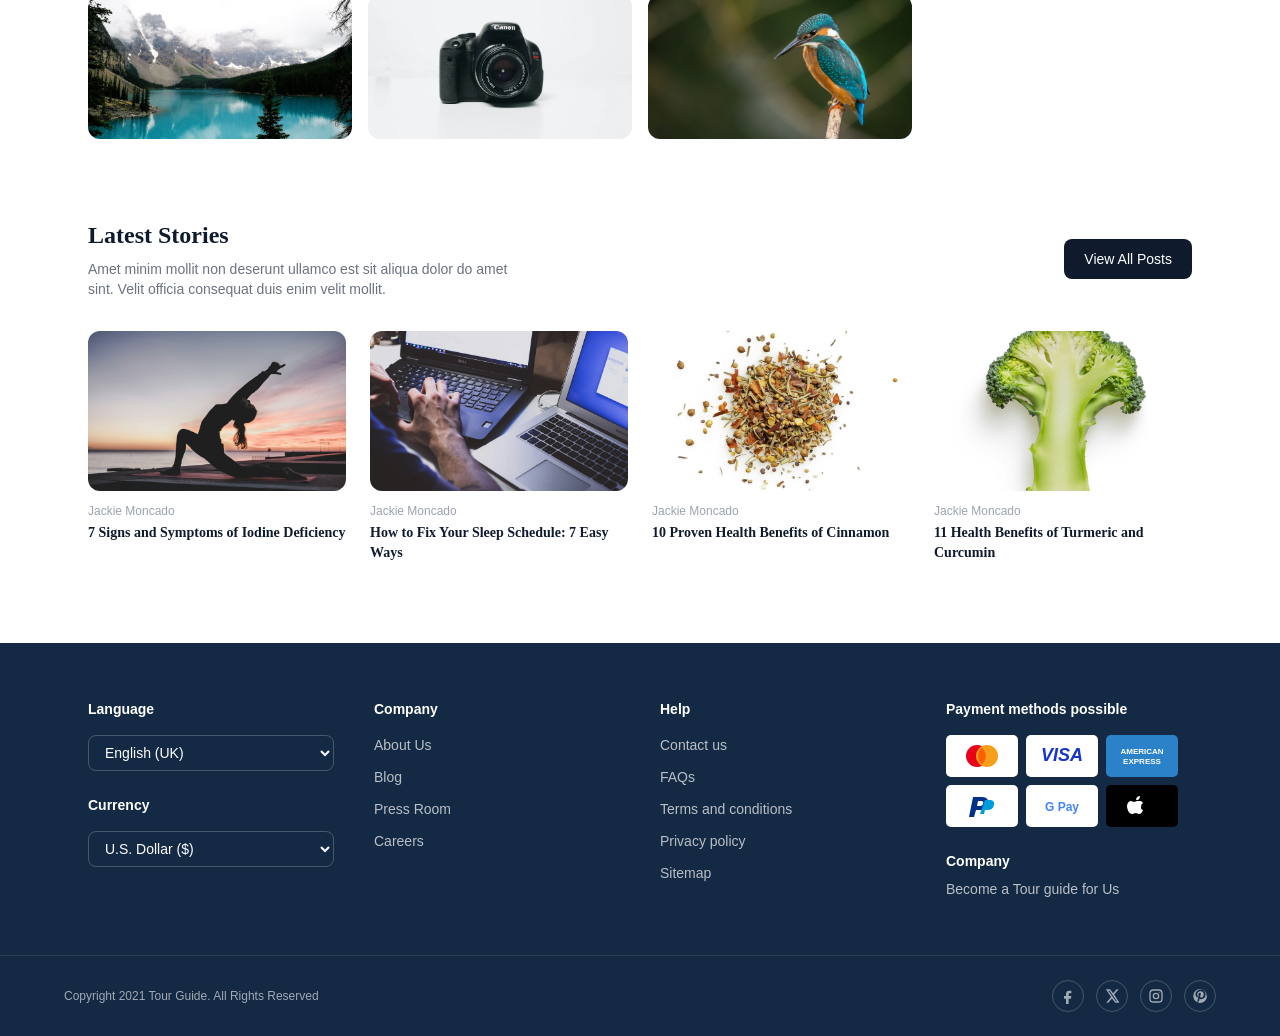
==== commit 0ff23a3a: "Make pages responsive and refine offline styling" ====
--- a/index.html
+++ b/index.html
@@ -12,16 +12,16 @@
 
 <!-- HEADER -->
 <header class="absolute top-0 left-0 right-0 z-20">
-  <div class="max-w-7xl mx-auto flex items-center justify-between px-6 py-6">
-    <a href="index.html" class="text-2xl font-semibold tracking-wide text-white">tour guide</a>
-    <nav class="hidden md:flex items-center gap-8 text-sm font-medium text-white">
+  <div class="max-w-7xl mx-auto flex flex-col gap-3 px-4 py-4 sm:flex-row sm:items-center sm:justify-between sm:px-6 sm:py-6">
+    <a href="index.html" class="text-2xl font-semibold tracking-wide text-white text-center sm:text-left">tour guide</a>
+    <nav class="flex flex-wrap items-center justify-center gap-2 text-[11px] font-medium text-white sm:gap-4 md:gap-8 md:text-sm">
       <a href="index.html" class="border-b-2 border-white pb-1">Home</a>
       <a href="index.html" class="opacity-90 hover:opacity-100">About Us</a>
       <a href="city-listing.html" class="opacity-90 hover:opacity-100">Popular Destinations</a>
       <a href="city-listing.html" class="opacity-90 hover:opacity-100">Our Packages</a>
       <a href="mailto:help@tourguide.example" class="opacity-90 hover:opacity-100">Help</a>
     </nav>
-    <a href="my-profile.html" class="bg-gold text-navy text-sm font-semibold px-6 py-2.5 rounded">Sign In</a>
+    <a href="my-profile.html" class="bg-gold text-navy text-sm font-semibold px-6 py-2.5 rounded text-center sm:w-auto w-full">Sign In</a>
   </div>
 </header>
 
--- a/assets/reference-overrides.css
+++ b/assets/reference-overrides.css
@@ -76,3 +76,81 @@
 footer a:hover {
   color: #fff;
 }
+
+html {
+  scroll-behavior: smooth;
+}
+
+body {
+  overflow-x: hidden;
+}
+
+img,
+svg {
+  max-width: 100%;
+  display: block;
+}
+
+@media (max-width: 767px) {
+  .max-w-7xl,
+  .max-w-6xl,
+  .max-w-5xl {
+    max-width: 100%;
+  }
+
+  .px-6 {
+    padding-left: 1rem;
+    padding-right: 1rem;
+  }
+
+  footer .grid {
+    grid-template-columns: 1fr;
+  }
+
+  .grid-cols-2 {
+    grid-template-columns: 1fr;
+  }
+
+  .flex-wrap.gap-3 {
+    justify-content: center;
+  }
+
+  .header-nav,
+  header nav {
+    width: 100%;
+    justify-content: center;
+  }
+}
+
+@media (max-width: 640px) {
+  .text-4xl {
+    font-size: 2.25rem;
+  }
+
+  .text-3xl {
+    font-size: 2rem;
+  }
+
+  .text-2xl {
+    font-size: 1.6rem;
+  }
+
+  .rounded-3xl {
+    border-radius: 1.25rem;
+  }
+
+  .sm\:flex-row {
+    flex-direction: column;
+  }
+
+  .home-cta-buttons,
+  .flex.items-center.justify-center.md\:justify-start.gap-3 {
+    flex-direction: column;
+    width: 100%;
+  }
+
+  .home-cta-buttons > button,
+  .flex.items-center.justify-center.md\:justify-start.gap-3 > button {
+    width: 100%;
+  }
+}
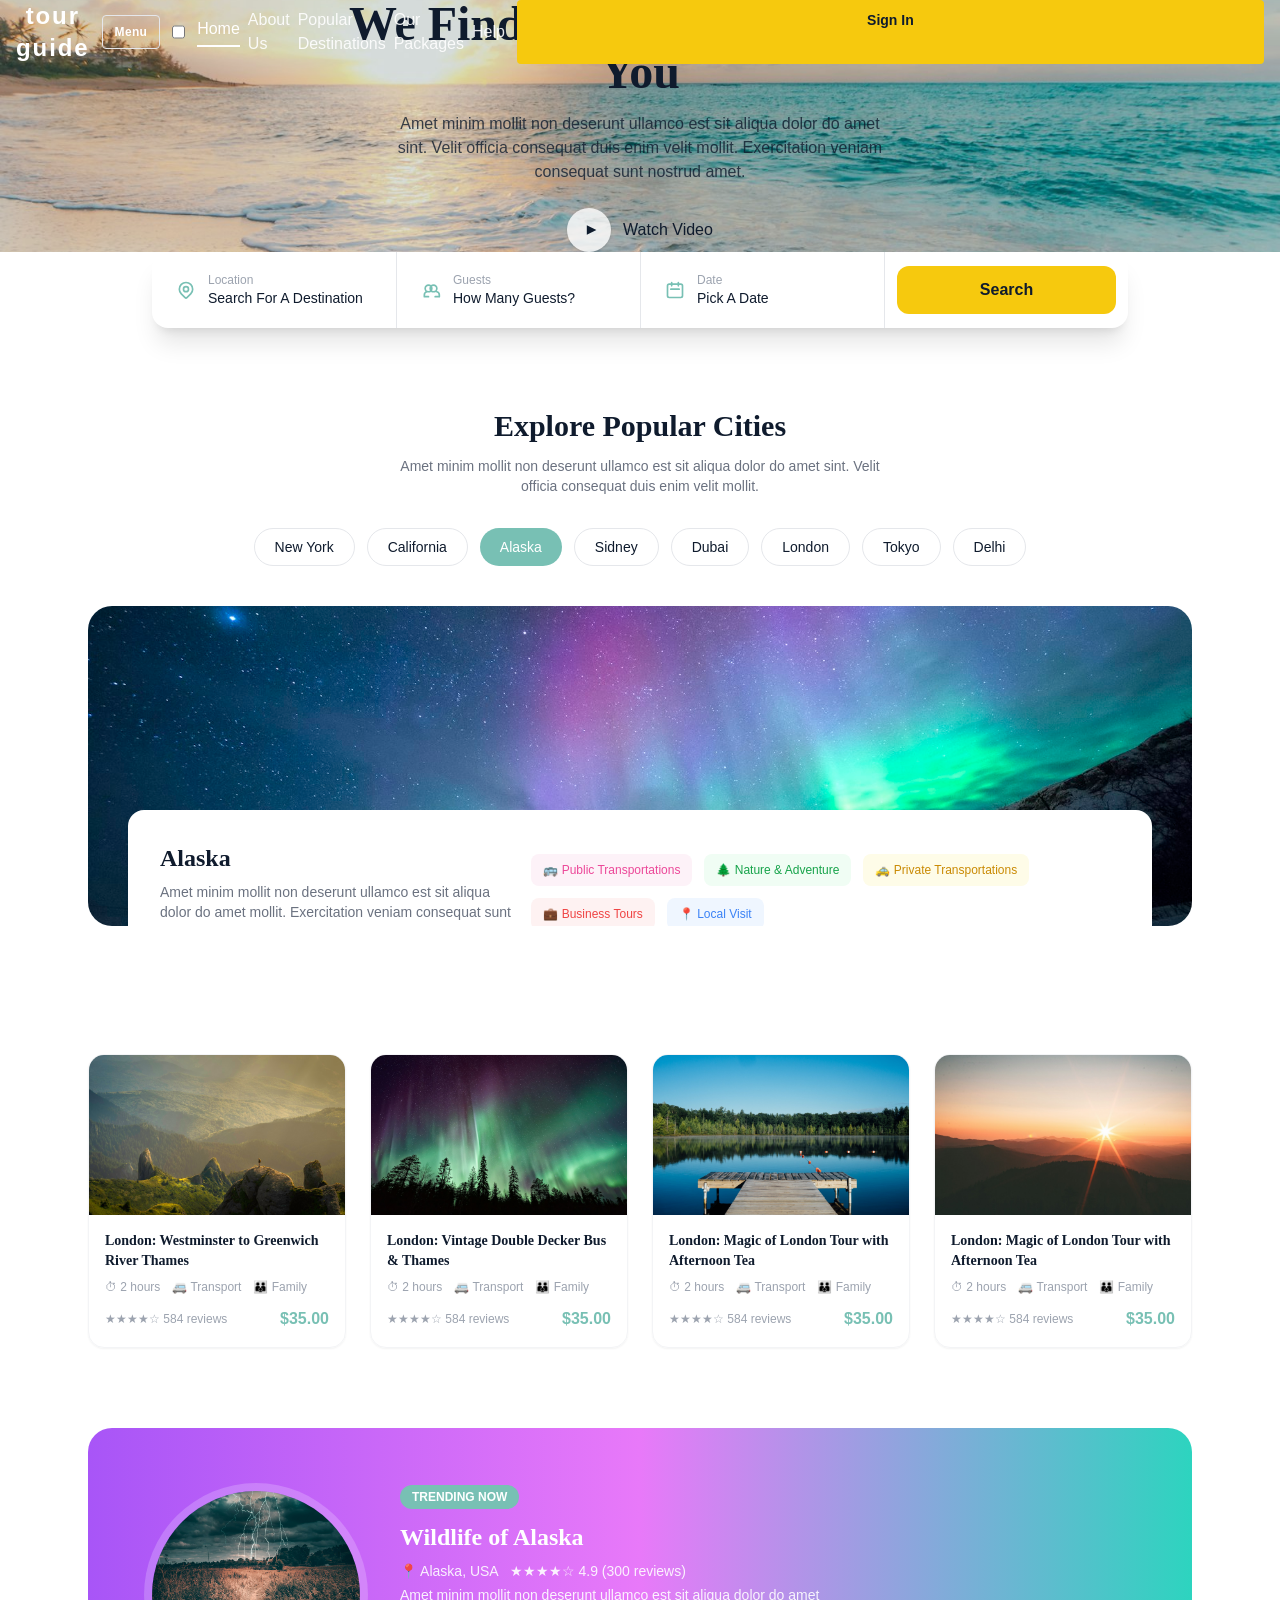
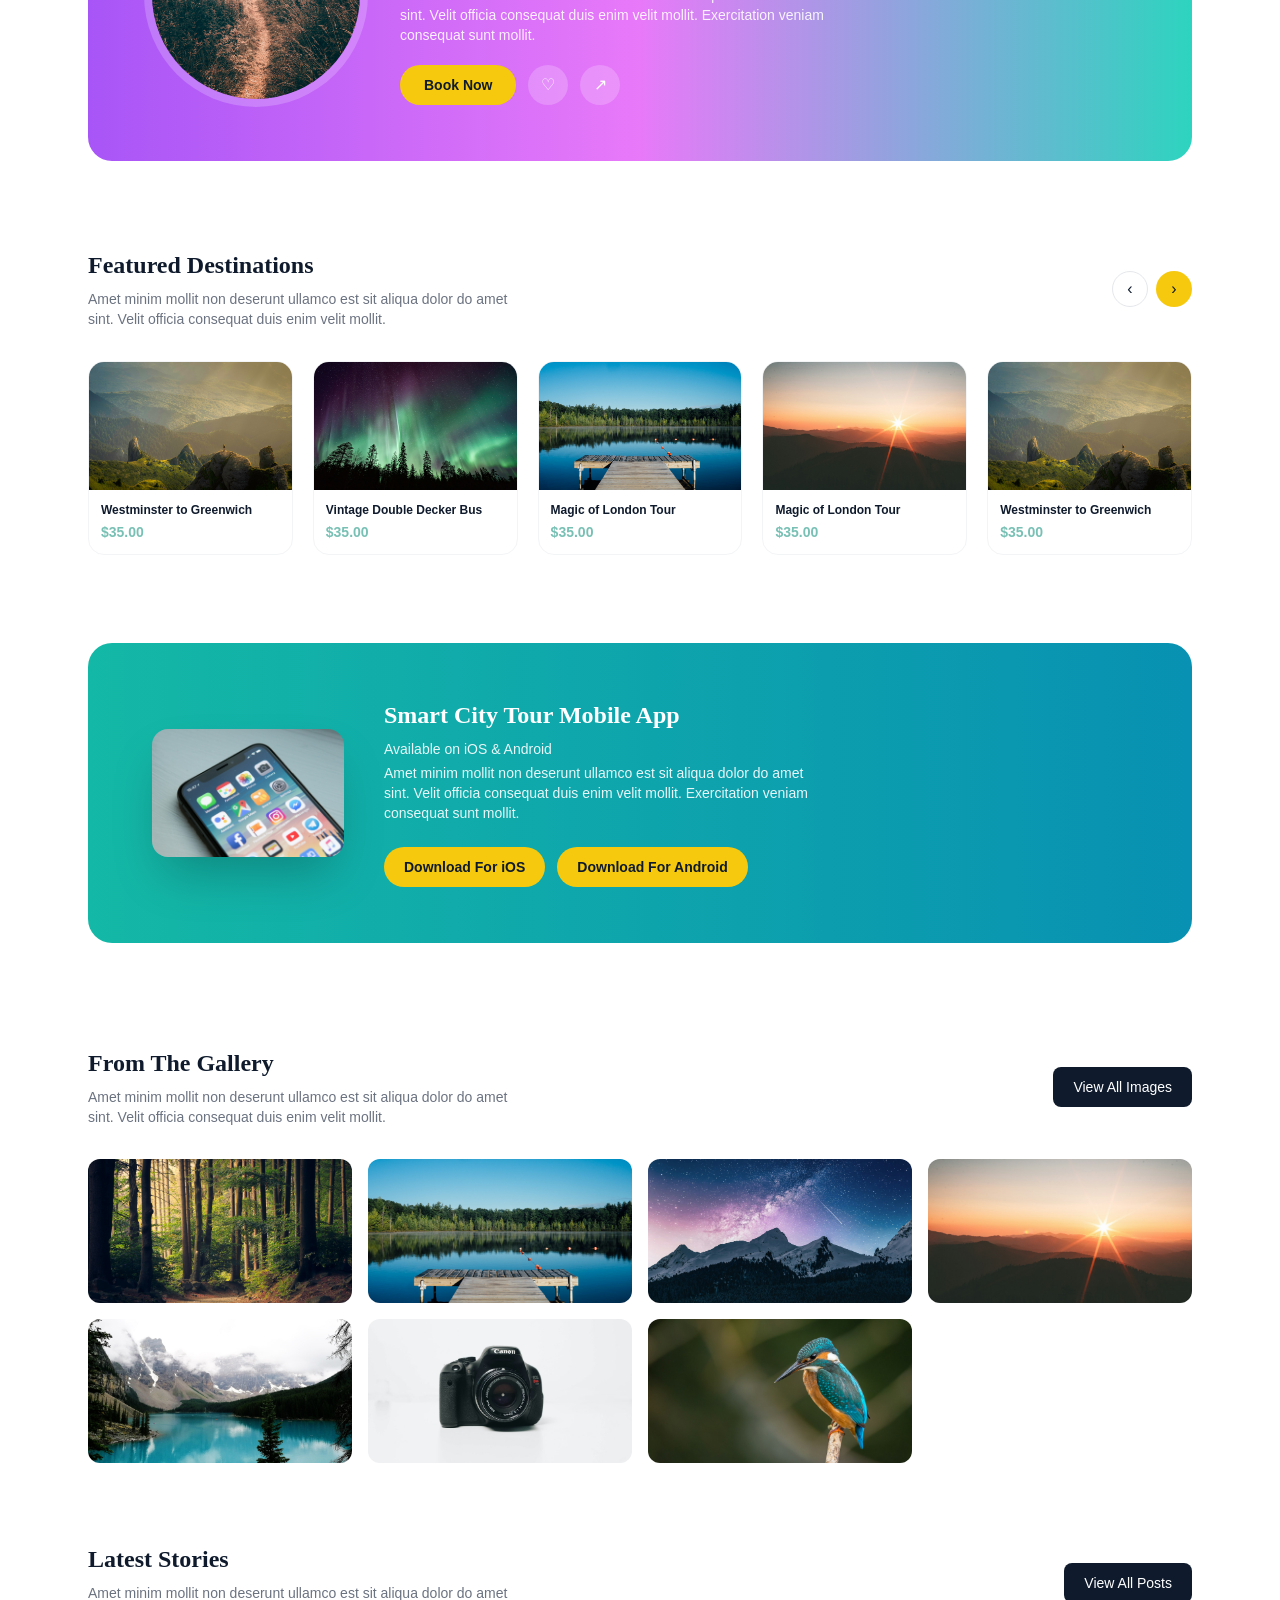
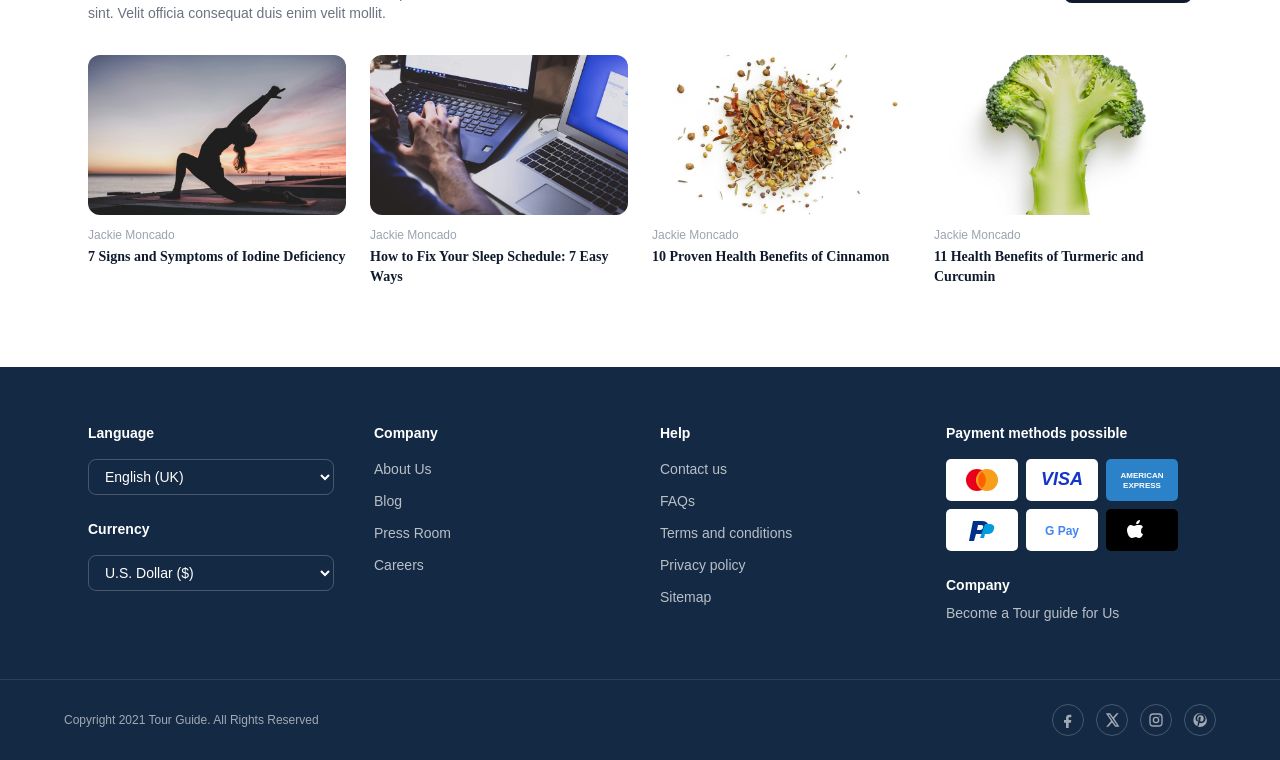
==== commit 5c6ba3cd: "Improve mobile navigation and responsive fixes" ====
--- a/index.html
+++ b/index.html
@@ -13,24 +13,28 @@
 <!-- HEADER -->
 <header class="absolute top-0 left-0 right-0 z-20">
   <div class="max-w-7xl mx-auto flex flex-col gap-3 px-4 py-4 sm:flex-row sm:items-center sm:justify-between sm:px-6 sm:py-6">
-    <a href="index.html" class="text-2xl font-semibold tracking-wide text-white text-center sm:text-left">tour guide</a>
-    <nav class="flex flex-wrap items-center justify-center gap-2 text-[11px] font-medium text-white sm:gap-4 md:gap-8 md:text-sm">
+    <div class="flex items-center justify-between gap-3">
+      <a href="index.html" class="text-2xl font-semibold tracking-wide text-white text-center sm:text-left">tour guide</a>
+      <label for="mobile-menu-index" class="inline-flex cursor-pointer rounded border border-white/40 px-3 py-2 text-xs font-semibold uppercase tracking-wide text-white md:hidden">Menu</label>
+    </div>
+    <input id="mobile-menu-index" type="checkbox" class="peer sr-only" />
+    <nav class="hidden peer-checked:flex flex-col items-center gap-2 text-[11px] font-medium text-white sm:gap-4 md:flex md:flex-row md:gap-8 md:text-sm">
       <a href="index.html" class="border-b-2 border-white pb-1">Home</a>
       <a href="index.html" class="opacity-90 hover:opacity-100">About Us</a>
       <a href="city-listing.html" class="opacity-90 hover:opacity-100">Popular Destinations</a>
       <a href="city-listing.html" class="opacity-90 hover:opacity-100">Our Packages</a>
       <a href="mailto:help@tourguide.example" class="opacity-90 hover:opacity-100">Help</a>
     </nav>
-    <a href="my-profile.html" class="bg-gold text-navy text-sm font-semibold px-6 py-2.5 rounded text-center sm:w-auto w-full">Sign In</a>
+    <a href="my-profile.html" class="bg-gold text-navy text-sm font-semibold px-6 py-2.5 rounded text-center sm:w-auto w-full md:w-auto">Sign In</a>
   </div>
 </header>
 
 <!-- HERO -->
-<section class="relative h-[560px] flex items-center justify-center text-center overflow-hidden">
+<section class="relative h-[440px] sm:h-[500px] md:h-[560px] flex items-center justify-center text-center overflow-hidden">
   <img src="img/beach-hero.jpg?w=1600&q=80" class="absolute inset-0 w-full h-full object-cover" alt="Beach aerial view" />
   <div class="absolute inset-0 bg-teal-900/10"></div>
-  <div class="relative z-10 max-w-2xl px-6">
-    <h1 class="text-4xl md:text-5xl font-semibold text-navy mb-4">We Find The Best Tours For You</h1>
+  <div class="relative z-10 max-w-2xl px-6 pt-12 sm:pt-0">
+    <h1 class="text-3xl sm:text-4xl md:text-5xl font-semibold text-navy mb-4">We Find The Best Tours For You</h1>
     <p class="text-navy/80 text-sm md:text-base mb-6 max-w-lg mx-auto">Amet minim mollit non deserunt ullamco est sit aliqua dolor do amet sint. Velit officia consequat duis enim velit mollit. Exercitation veniam consequat sunt nostrud amet.</p>
     <button type="button" class="mx-auto flex items-center gap-3 text-navy font-medium" aria-label="Watch video">
       <span class="w-11 h-11 rounded-full bg-white/80 flex items-center justify-center shadow">
@@ -42,7 +46,7 @@
 </section>
 
 <!-- SEARCH BAR -->
-<div class="max-w-5xl mx-auto -mt-8 relative z-10 px-6">
+<div class="max-w-5xl mx-auto -mt-4 sm:-mt-8 relative z-10 px-6">
   <div class="bg-white rounded-2xl shadow-xl grid grid-cols-1 md:grid-cols-4 divide-y md:divide-y-0 md:divide-x divide-gray-200">
     <div class="flex items-center gap-3 px-6 py-5">
       <svg class="w-5 h-5 text-teal" fill="none" stroke="currentColor" viewBox="0 0 24 24"><path stroke-linecap="round" stroke-linejoin="round" stroke-width="2" d="M17.657 16.657L13.414 20.9a2 2 0 01-2.828 0l-4.243-4.243a8 8 0 1111.314 0z"/><path stroke-linecap="round" stroke-linejoin="round" stroke-width="2" d="M15 11a3 3 0 11-6 0 3 3 0 016 0z"/></svg>
@@ -87,9 +91,9 @@
   </div>
 
   <!-- Alaska feature -->
-  <div class="relative rounded-3xl overflow-hidden text-left mb-10">
+  <div class="relative rounded-3xl overflow-hidden text-left mb-10 pb-24 md:pb-0">
     <img src="img/alaska-mountains.jpg?w=1600&q=80" class="w-full h-80 object-cover" alt="Alaska mountains" />
-    <div class="absolute left-6 right-6 -bottom-10 md:left-10 md:right-10 md:-bottom-12 bg-white rounded-2xl shadow-xl p-6 md:p-8 flex flex-col md:flex-row md:items-center md:justify-between gap-4">
+    <div class="absolute left-4 right-4 bottom-4 md:left-10 md:right-10 md:-bottom-12 bg-white rounded-2xl shadow-xl p-5 md:p-8 flex flex-col md:flex-row md:items-center md:justify-between gap-4">
       <div>
         <h3 class="text-2xl font-semibold mb-2">Alaska</h3>
         <p class="text-gray-500 text-sm max-w-md">Amet minim mollit non deserunt ullamco est sit aliqua dolor do amet mollit. Exercitation veniam consequat sunt mollit.</p>
@@ -196,7 +200,7 @@
       <button class="w-9 h-9 rounded-full bg-gold flex items-center justify-center">›</button>
     </div>
   </div>
-  <div class="grid grid-cols-2 md:grid-cols-5 gap-5 overflow-x-auto">
+  <div class="grid grid-cols-1 sm:grid-cols-2 md:grid-cols-5 gap-5 overflow-x-auto">
     <a href="city-tour.html" class="rounded-2xl overflow-hidden border border-gray-100">
       <img src="img/mountain-landscape.jpg?w=400&q=80" class="w-full h-32 object-cover" alt="destination" />
       <div class="p-3">
@@ -308,7 +312,7 @@
 
 <!-- FOOTER -->
 <footer class="bg-navy text-white mt-10">
-  <div class="max-w-6xl mx-auto px-6 py-14 grid grid-cols-2 md:grid-cols-4 gap-10 text-sm">
+  <div class="max-w-6xl mx-auto px-6 py-14 grid grid-cols-1 sm:grid-cols-2 md:grid-cols-4 gap-10 text-sm">
     <div>
       <p class="font-semibold mb-4">Language</p>
       <select class="w-full bg-white/10 rounded-lg px-3 py-2 mb-6 text-white">
--- a/assets/reference-overrides.css
+++ b/assets/reference-overrides.css
@@ -92,6 +92,11 @@
 }
 
 @media (max-width: 767px) {
+  header.absolute {
+    position: relative;
+    background: rgba(20, 41, 67, 0.96);
+  }
+
   .max-w-7xl,
   .max-w-6xl,
   .max-w-5xl {
@@ -103,7 +108,9 @@
     padding-right: 1rem;
   }
 
-  footer .grid {
+  footer .grid,
+  footer .max-w-7xl,
+  .footer-grid {
     grid-template-columns: 1fr;
   }
 
@@ -119,6 +126,10 @@
   header nav {
     width: 100%;
     justify-content: center;
+  }
+
+  .search-card {
+    margin-top: 0.5rem !important;
   }
 }
 
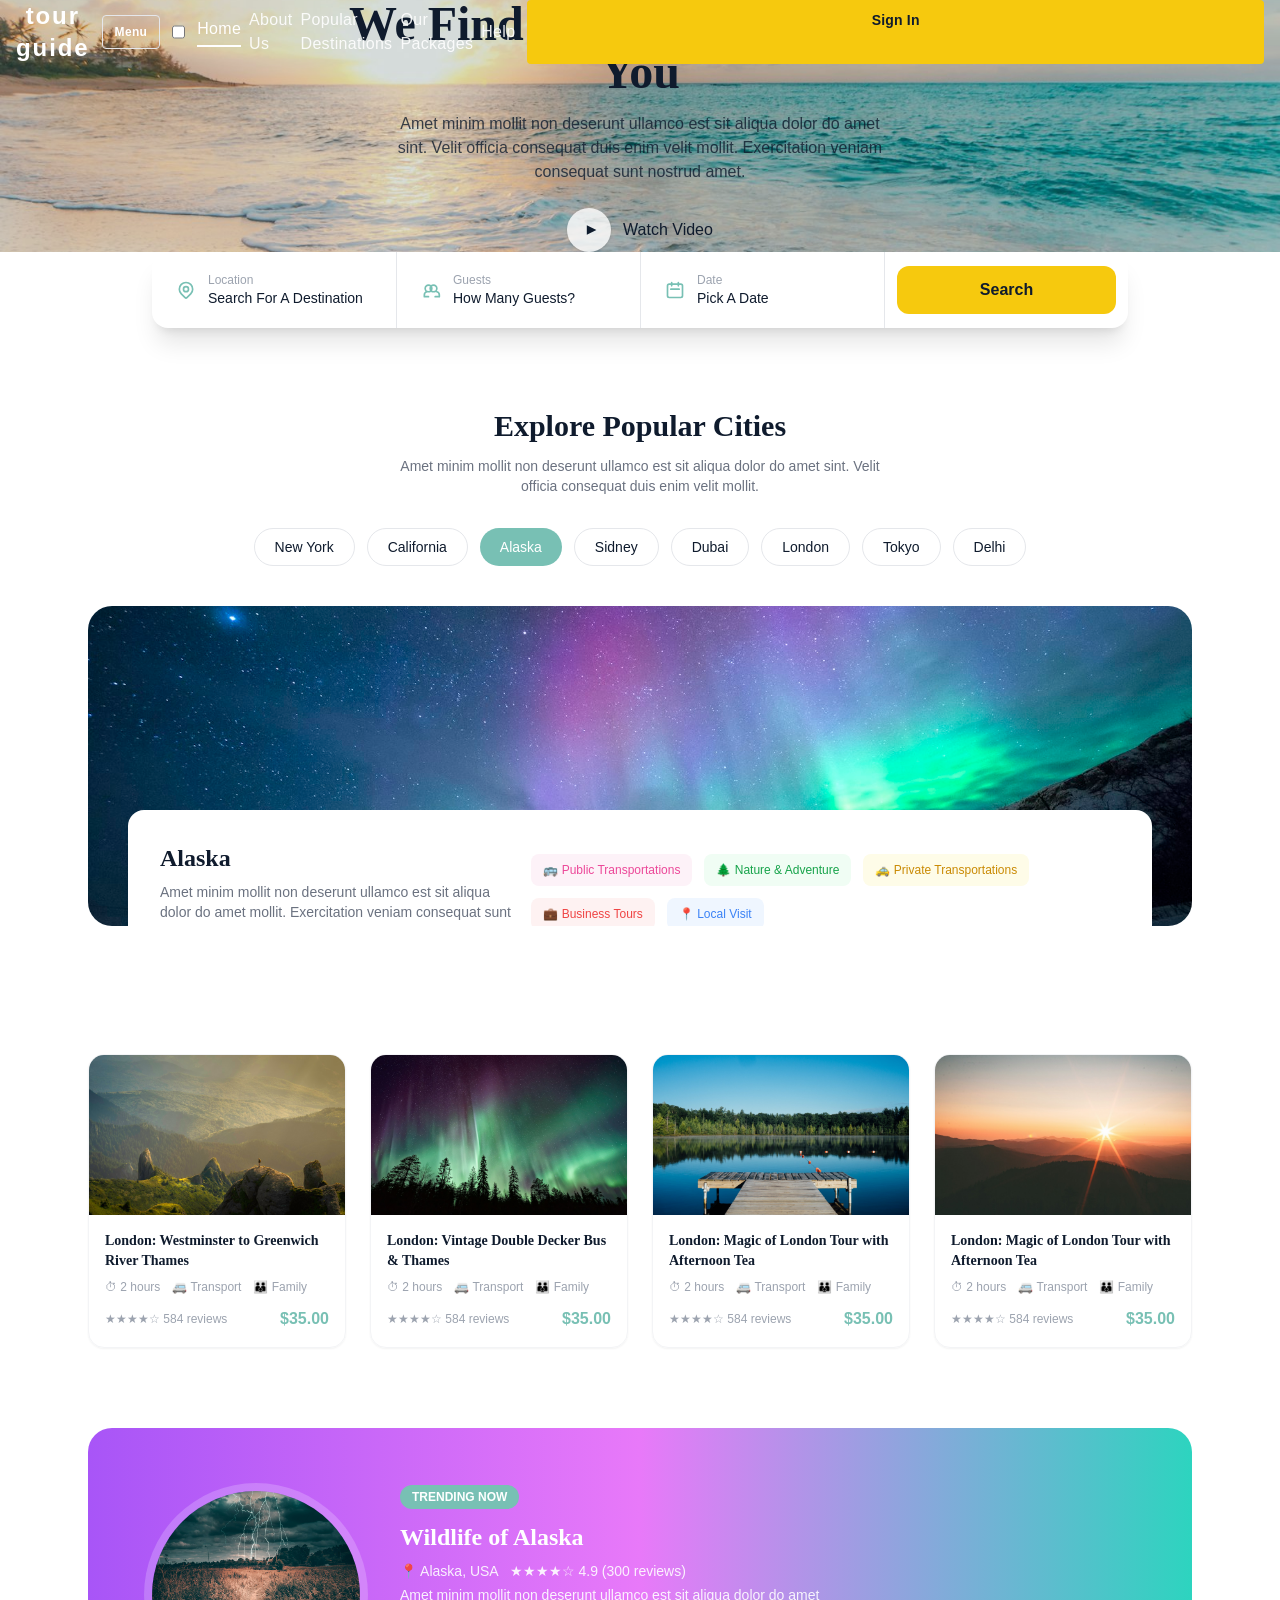
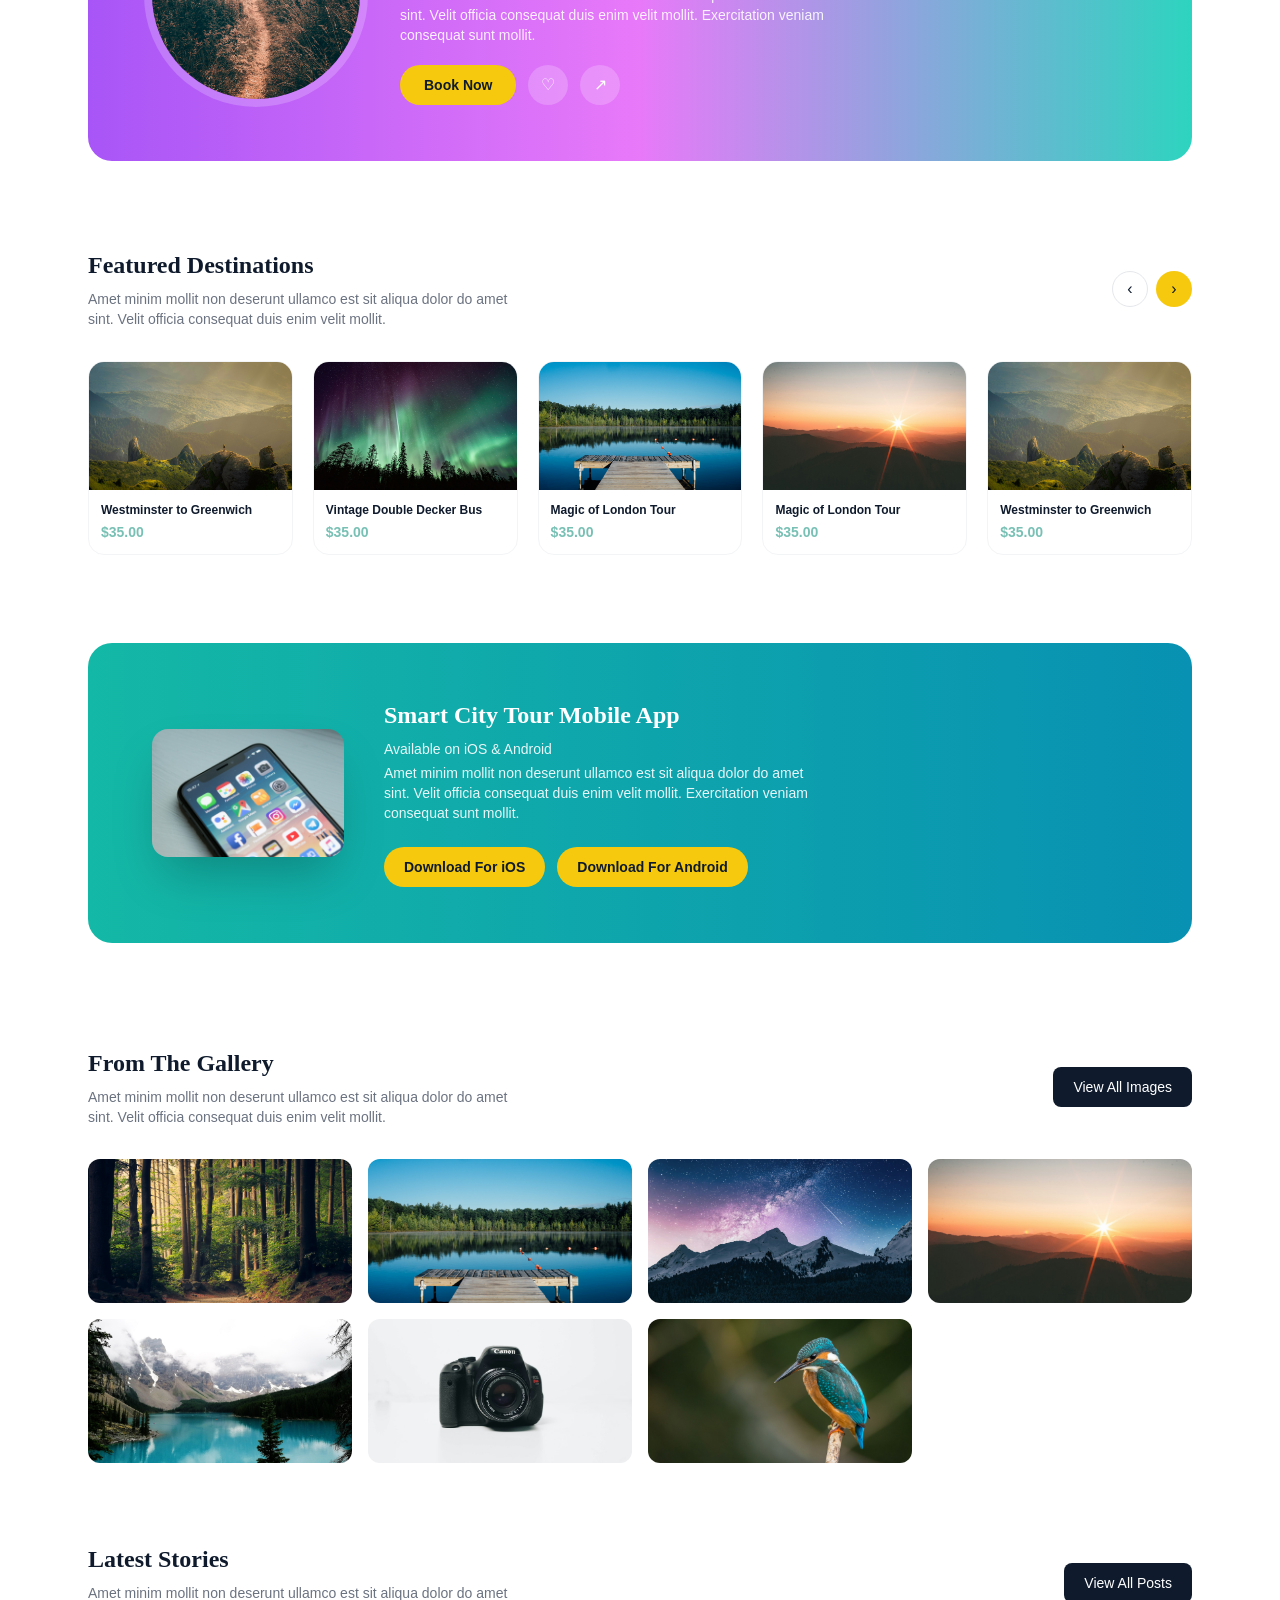
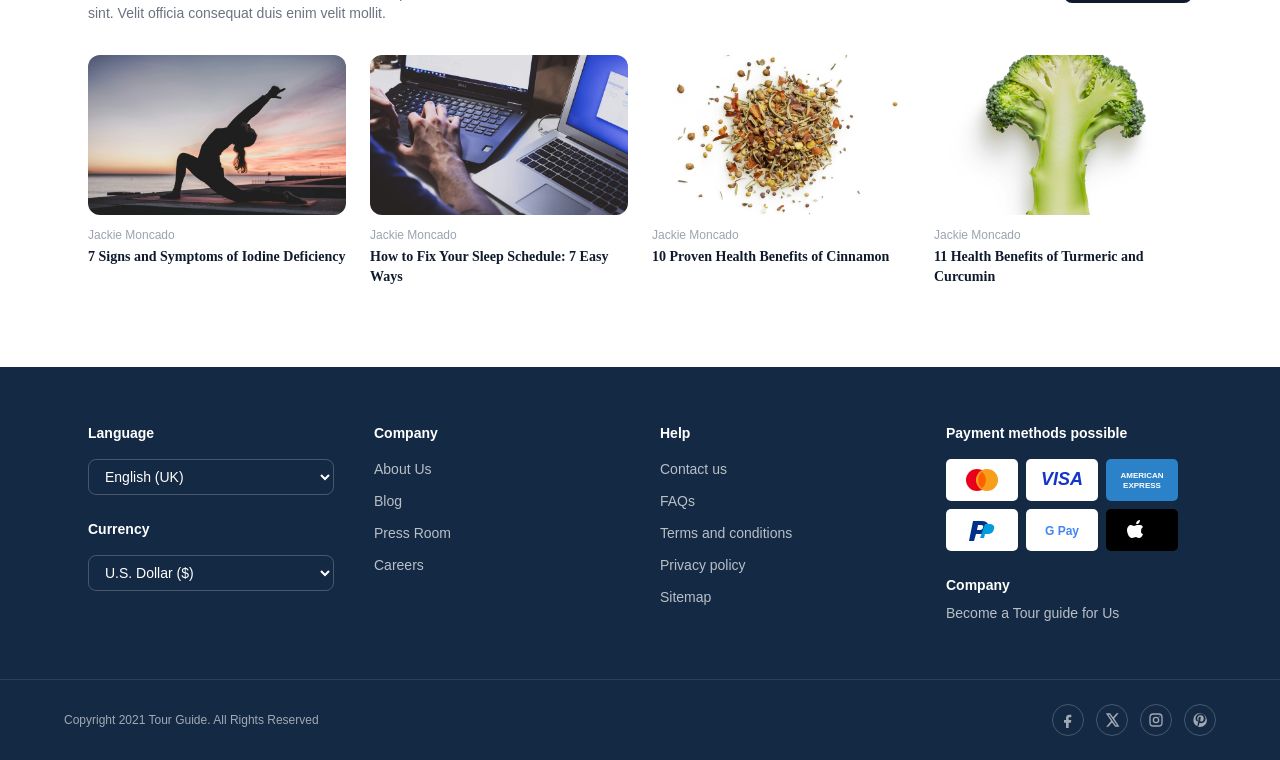
==== commit 68dcbe19: "Finalize responsive reference matching" ====
--- a/index.html
+++ b/index.html
@@ -30,10 +30,10 @@
 </header>
 
 <!-- HERO -->
-<section class="relative h-[440px] sm:h-[500px] md:h-[560px] flex items-center justify-center text-center overflow-hidden">
+<section class="hero-home relative h-[420px] sm:h-[500px] md:h-[560px] flex items-center justify-center text-center overflow-hidden">
   <img src="img/beach-hero.jpg?w=1600&q=80" class="absolute inset-0 w-full h-full object-cover" alt="Beach aerial view" />
   <div class="absolute inset-0 bg-teal-900/10"></div>
-  <div class="relative z-10 max-w-2xl px-6 pt-12 sm:pt-0">
+  <div class="relative z-10 max-w-2xl px-6 pt-10 sm:pt-0">
     <h1 class="text-3xl sm:text-4xl md:text-5xl font-semibold text-navy mb-4">We Find The Best Tours For You</h1>
     <p class="text-navy/80 text-sm md:text-base mb-6 max-w-lg mx-auto">Amet minim mollit non deserunt ullamco est sit aliqua dolor do amet sint. Velit officia consequat duis enim velit mollit. Exercitation veniam consequat sunt nostrud amet.</p>
     <button type="button" class="mx-auto flex items-center gap-3 text-navy font-medium" aria-label="Watch video">
--- a/assets/reference-overrides.css
+++ b/assets/reference-overrides.css
@@ -8,6 +8,7 @@
 body {
   color: var(--reference-navy);
   font-family: "Trebuchet MS", Arial, Helvetica, sans-serif;
+  background: #f3f3f3;
 }
 
 h1,
@@ -15,6 +16,14 @@
 h3,
 h4 {
   font-family: Georgia, "Times New Roman", serif;
+}
+
+header {
+  letter-spacing: 0.01em;
+}
+
+header nav a {
+  letter-spacing: 0.02em;
 }
 
 header .text-2xl {
@@ -97,6 +106,21 @@
     background: rgba(20, 41, 67, 0.96);
   }
 
+  .hero-home {
+    min-height: 420px;
+    height: auto;
+    padding-top: 1.5rem;
+    padding-bottom: 1.5rem;
+  }
+
+  .hero-home img {
+    filter: saturate(1.05) contrast(1.03);
+  }
+
+  .hero-home .relative.z-10 {
+    padding-top: 0.5rem;
+  }
+
   .max-w-7xl,
   .max-w-6xl,
   .max-w-5xl {
